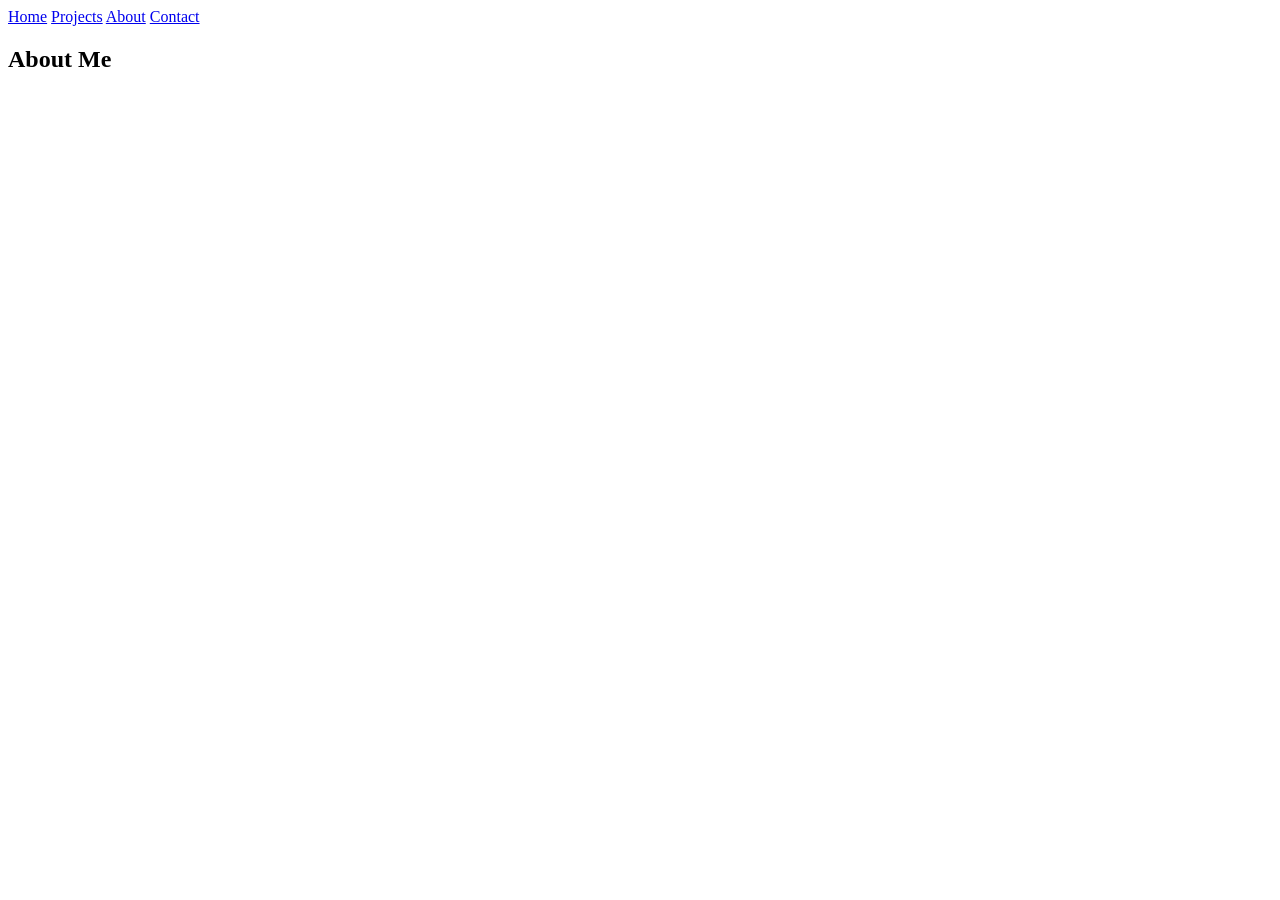
==== pages/about.html @ 819c5a45 "Add about.html page with basic structure" ====
<!DOCTYPE html>
  <html lang="en">
  <head>
    <meta charset="UTF-8" />
    <meta name="viewport" content="width=device-width, initial-scale=1.0" />
    <title>About Me | Ice Portfolio</title>
  <link rel="stylesheet" href="../assets/css/style.css" />
  </head>
  <body>

    <!-- NAVIGATION -->
    <nav>
      <a href="../index.html">Home</a>
      <a href="projects/projects.html">Projects</a>
      <a href="about.html" class="active">About</a>
      <a href="contact.html">Contact</a>
    </nav>

    <!-- ABOUT SECTION -->
    <main>
      <section class="about">
        <h1>About Me</h1>
        <!-- Add your bio and photo here -->
      </section>
    </main>

    <script src="../assets/js/main.js"></script>
  </body>
  </html>
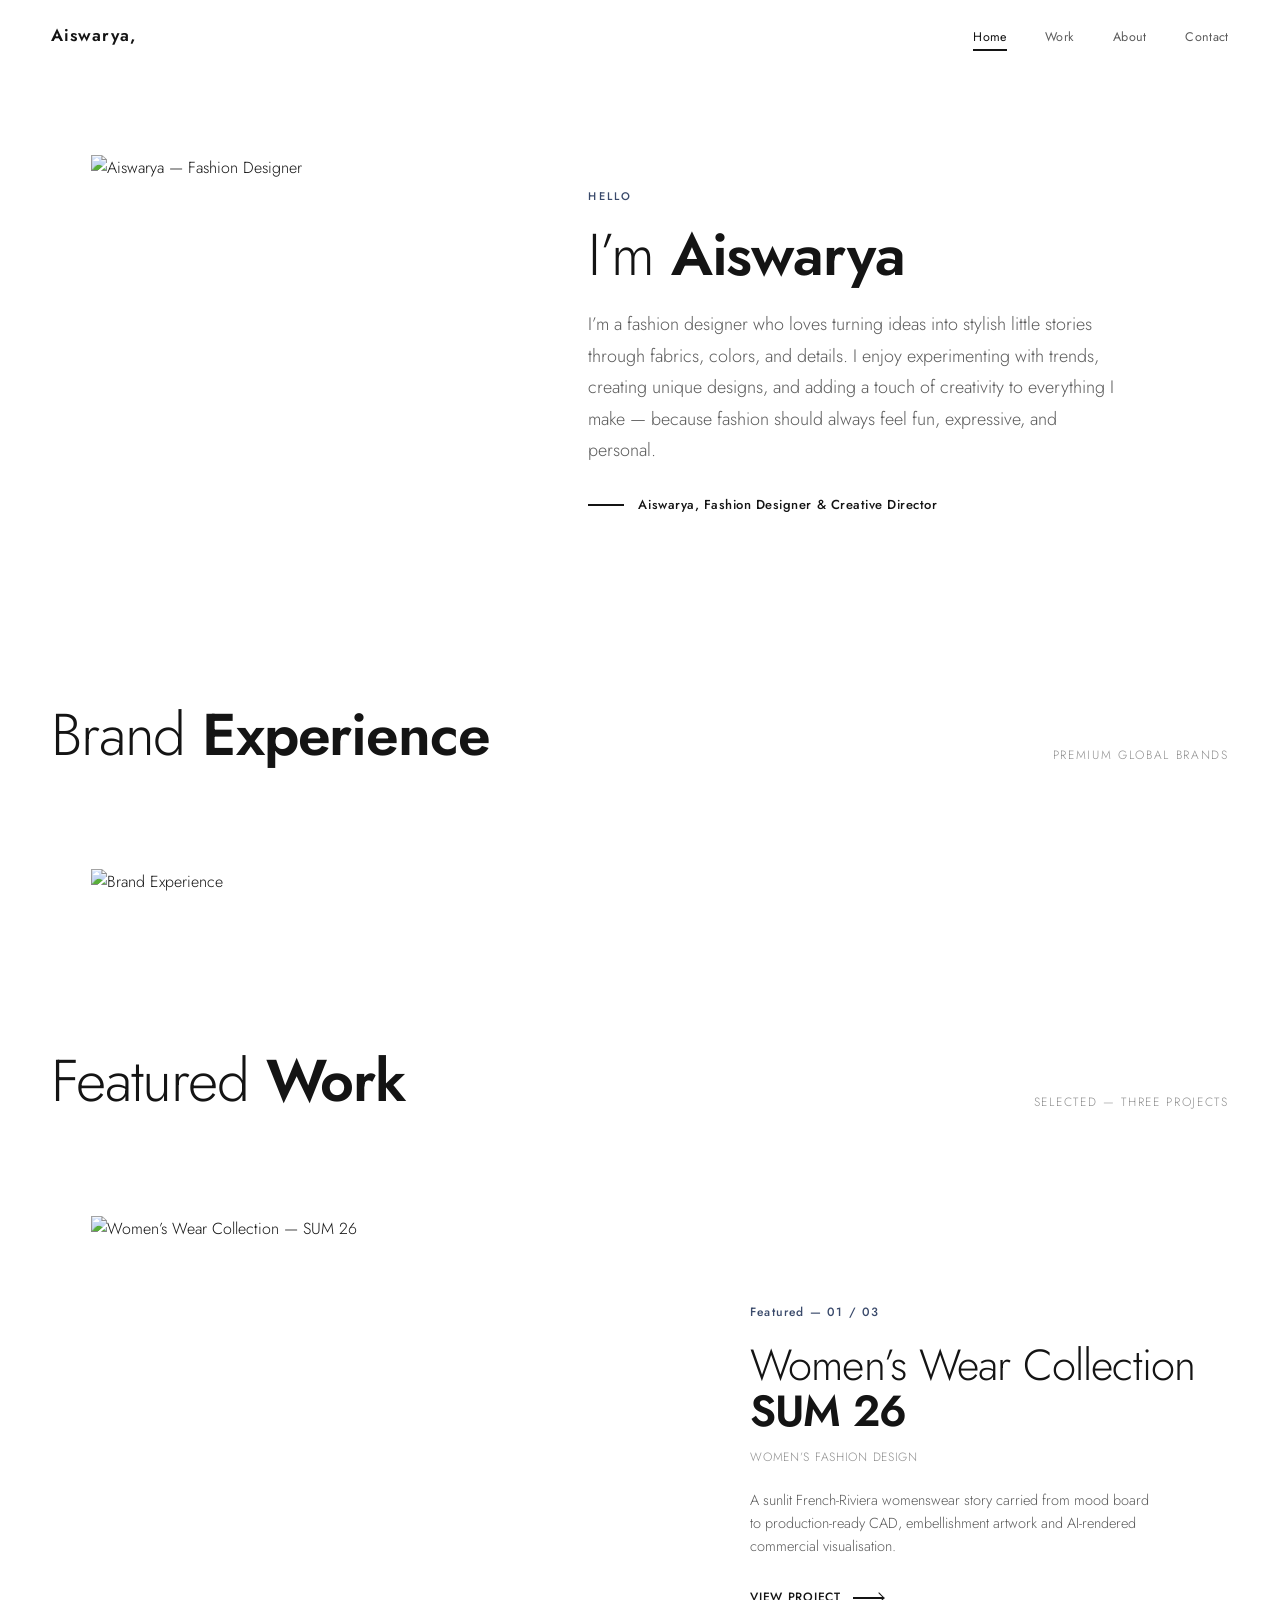
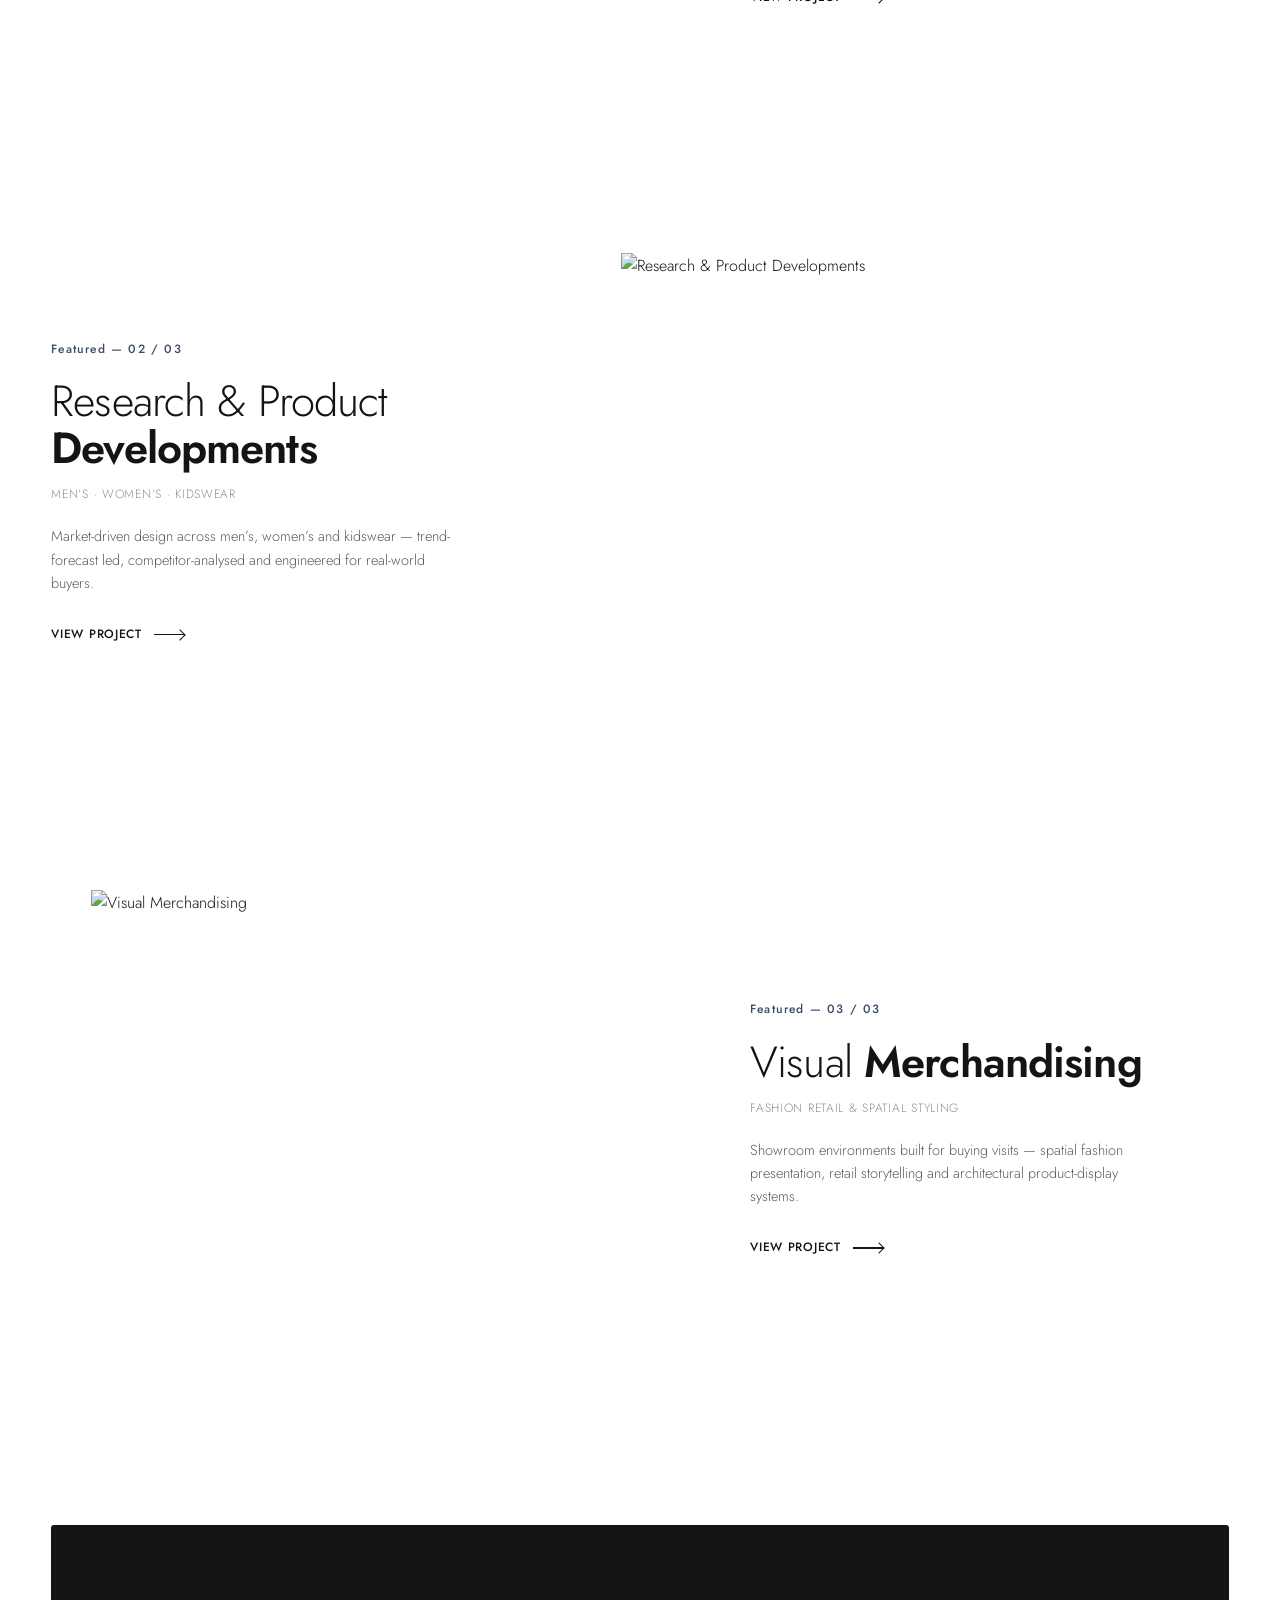
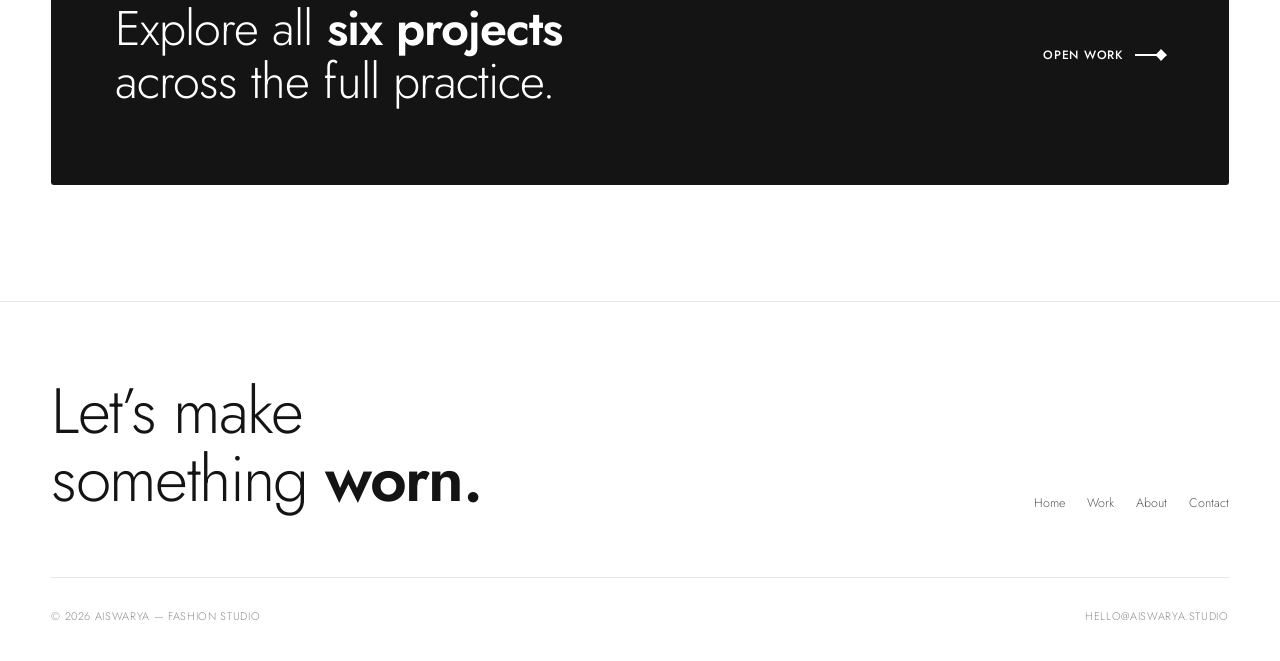
==== commit 37c9f24d: "Modify About page for SPA redirection Updated the About page to redirect to the SPA's About view and" ====
--- a/pages/about.html
+++ b/pages/about.html
@@ -1,29 +1,22 @@
 <!DOCTYPE html>
-  <html lang="en">
+<html lang="en">
   <head>
-    <meta charset="UTF-8" />
-    <meta name="viewport" content="width=device-width, initial-scale=1.0" />
-    <title>About Me | Ice Portfolio</title>
-  <link rel="stylesheet" href="../assets/css/style.css" />
+      <meta charset="UTF-8" />
+      <meta name="viewport" content="width=device-width, initial-scale=1.0" />
+      <title>About | Aiswarya – Fashion Designer</title>
+    <!-- This portfolio is a Single Page Application.
+         The About section is rendered inside index.html via JavaScript routing.
+         This file redirects to the About view in the SPA. -->
+    <script>
+          // Redirect to the SPA home, then navigate to the About view
+          window.location.replace('../index.html#about');
+    </script>
   </head>
   <body>
-
-    <!-- NAVIGATION -->
-    <nav>
-      <a href="../index.html">Home</a>
-      <a href="projects/projects.html">Projects</a>
-      <a href="about.html" class="active">About</a>
-      <a href="contact.html">Contact</a>
-    </nav>
-
-    <!-- ABOUT SECTION -->
-    <main>
-      <section class="about">
-        <h1>About Me</h1>
-        <!-- Add your bio and photo here -->
-      </section>
-    </main>
-
-    <script src="../assets/js/main.js"></script>
+      <p>Redirecting to About page...</p>
+    <p><a href="../index.html">Click here if not redirected</a>a></p>
   </body>
-  </html>
+</html>html></p></p>
+  </body>
+    </script></title>
+  </head>
